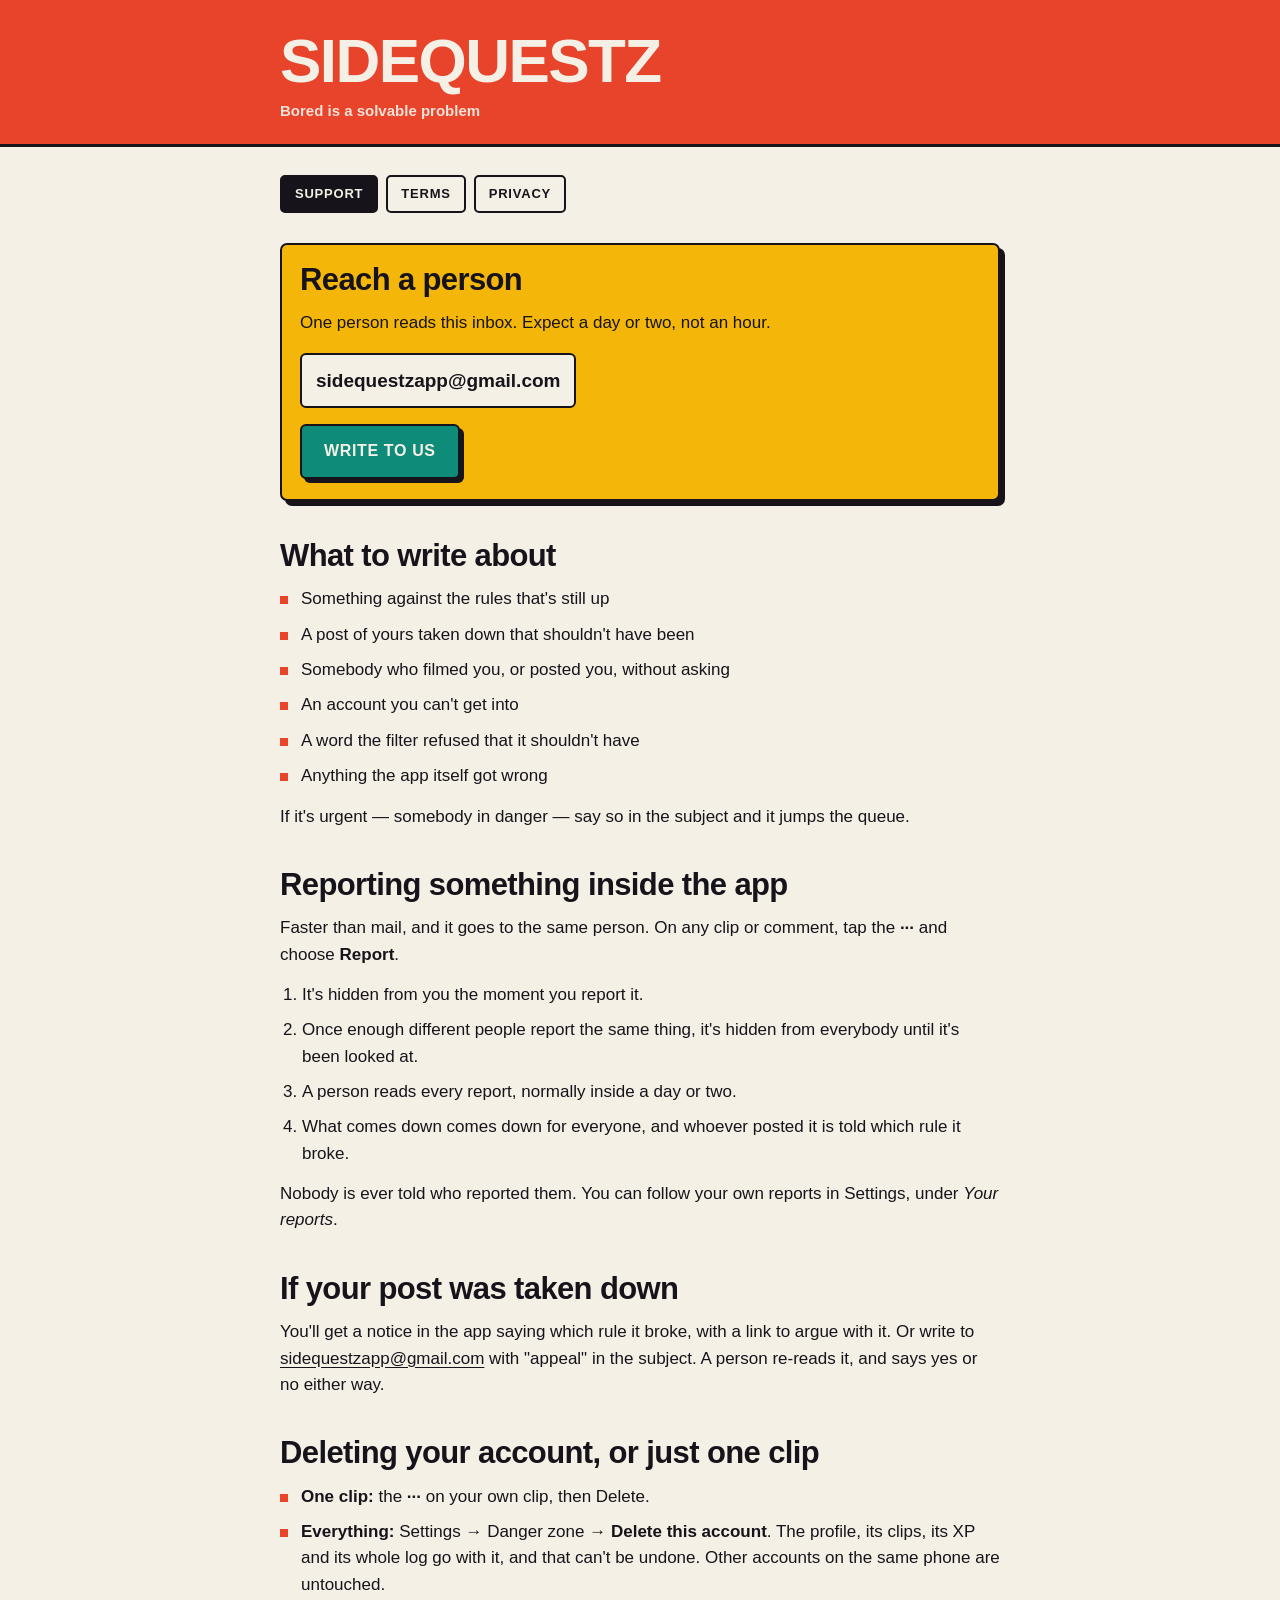
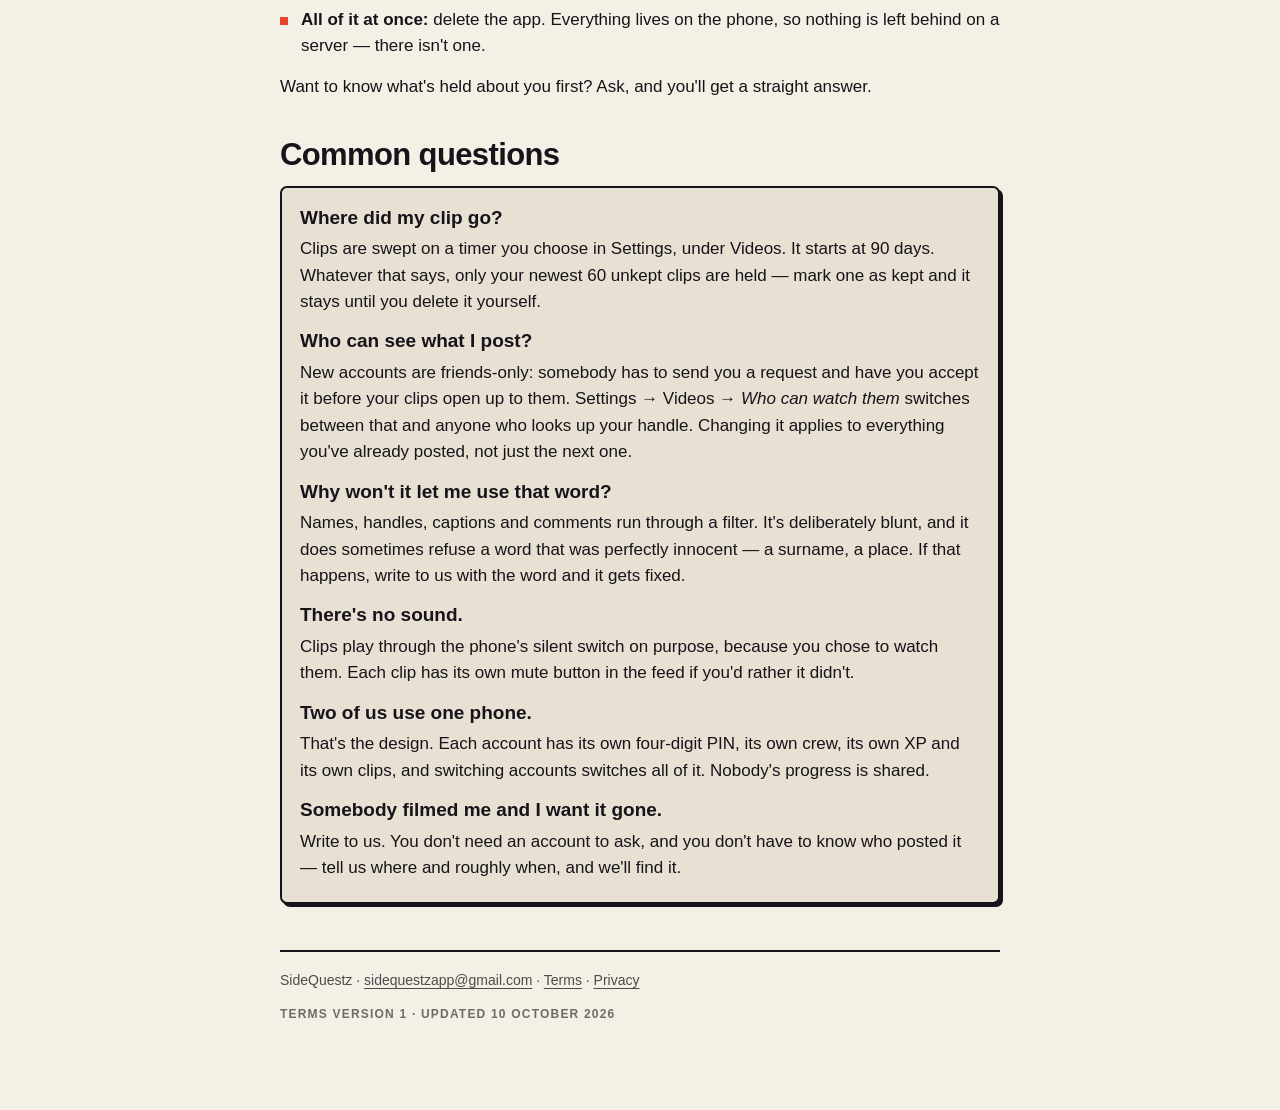
==== index.html @ 405792d9 "Add files via upload" ====
<!doctype html>
<html lang="en">
<head>
<meta charset="utf-8">
<meta name="viewport" content="width=device-width, initial-scale=1">
<title>Support — SideQuestz</title>
<meta name="description" content="Help, terms and privacy for SideQuestz, the quest app.">
<meta name="color-scheme" content="light dark">
<link rel="stylesheet" href="style.css">
</head>
<body>
  <header class="masthead">
    <div class="wrap">
      <h1 class="wordmark">SideQuestz</h1>
      <p class="strap">Bored is a solvable problem</p>
    </div>
  </header>
  <div class="wrap">
    <nav>
      <a href="index.html" aria-current="page">Support</a>
      <a href="terms.html">Terms</a>
      <a href="privacy.html">Privacy</a>
    </nav>
    <div class="panel loud">
      <h2>Reach a person</h2>
      <p>One person reads this inbox. Expect a day or two, not an hour.</p>
      <div class="address">sidequestzapp@gmail.com</div><br>
      <a class="write" href="mailto:sidequestzapp@gmail.com?subject=SideQuestz%20%E2%80%94%20help">Write to us</a>
    </div>

    <h2>What to write about</h2>
  <ul>
    <li>Something against the rules that's still up</li>
    <li>A post of yours taken down that shouldn't have been</li>
    <li>Somebody who filmed you, or posted you, without asking</li>
    <li>An account you can't get into</li>
    <li>A word the filter refused that it shouldn't have</li>
    <li>Anything the app itself got wrong</li>
  </ul>

    <p>If it's urgent — somebody in danger — say so in the subject and it jumps the queue.</p>

    <h2>Reporting something inside the app</h2>
    <p>Faster than mail, and it goes to the same person. On any clip or comment, tap the <strong>···</strong>
       and choose <strong>Report</strong>.</p>
    <ol>
      <li>It's hidden from you the moment you report it.</li>
      <li>Once enough different people report the same thing, it's hidden from everybody until it's been looked at.</li>
      <li>A person reads every report, normally inside a day or two.</li>
      <li>What comes down comes down for everyone, and whoever posted it is told which rule it broke.</li>
    </ol>
    <p>Nobody is ever told who reported them. You can follow your own reports in Settings, under
       <em>Your reports</em>.</p>

    <h2>If your post was taken down</h2>
    <p>You'll get a notice in the app saying which rule it broke, with a link to argue with it. Or write to
       <a href="mailto:sidequestzapp@gmail.com?subject=SideQuestz%20%E2%80%94%20appeal">sidequestzapp@gmail.com</a> with "appeal" in the subject.
       A person re-reads it, and says yes or no either way.</p>

    <h2>Deleting your account, or just one clip</h2>
    <ul>
      <li><strong>One clip:</strong> the <strong>···</strong> on your own clip, then Delete.</li>
      <li><strong>Everything:</strong> Settings → Danger zone → <strong>Delete this account</strong>. The profile,
          its clips, its XP and its whole log go with it, and that can't be undone. Other accounts on the same
          phone are untouched.</li>
      <li><strong>All of it at once:</strong> delete the app. Everything lives on the phone, so nothing is left
          behind on a server — there isn't one.</li>
    </ul>
    <p>Want to know what's held about you first? Ask, and you'll get a straight answer.</p>

    <h2>Common questions</h2>
    <div class="panel quiet">
      <h3>Where did my clip go?</h3>
      <p>Clips are swept on a timer you choose in Settings, under Videos. It starts at 90 days. Whatever that says, only your newest 60 unkept clips are held — mark one as kept and it stays until you delete it yourself.</p>
      <h3>Who can see what I post?</h3>
      <p>New accounts are friends-only: somebody has to send you a request and have you accept it before your clips open up to them. Settings → Videos → <em>Who can watch them</em> switches between that and anyone who looks up your handle. Changing it applies to everything you've already posted, not just the next one.</p>
      <h3>Why won't it let me use that word?</h3>
      <p>Names, handles, captions and comments run through a filter. It's deliberately blunt, and it does sometimes refuse a word that was perfectly innocent — a surname, a place. If that happens, write to us with the word and it gets fixed.</p>
      <h3>There's no sound.</h3>
      <p>Clips play through the phone's silent switch on purpose, because you chose to watch them. Each clip has its own mute button in the feed if you'd rather it didn't.</p>
      <h3>Two of us use one phone.</h3>
      <p>That's the design. Each account has its own four-digit PIN, its own crew, its own XP and its own clips, and switching accounts switches all of it. Nobody's progress is shared.</p>
      <h3>Somebody filmed me and I want it gone.</h3>
      <p>Write to us. You don't need an account to ask, and you don't have to know who posted it — tell us where and roughly when, and we'll find it.</p>
    </div>

    <footer>
      <p>SideQuestz · <a href="mailto:sidequestzapp@gmail.com">sidequestzapp@gmail.com</a> · <a href="terms.html">Terms</a> · <a href="privacy.html">Privacy</a></p>
      <p class="stamp">Terms version 1 · updated 10 October 2026</p>
    </footer>
  </div>
</body>
</html>
---- style.css ----
/* Generated by tools/site/build_site.py — the app's own audited
   palettes, so the site and the app are the same colours. */
:root {
  --paper: #f5f0e6;
  --deep: #e8e1d3;
  --edge: #dad2c2;
  --ink: #16141a;
  --red: #e7442b;
  --orange: #f18021;
  --yellow: #f4b608;
  --teal: #0e8c79;
  --blue: #285cc8;
  --violet: #6749bf;
  --pink: #d4427b;
}

@media (prefers-color-scheme: dark) {
  :root {
    --paper: #16141a;
    --deep: #211e26;
    --edge: #2f2c35;
    --ink: #f3ecdd;
    --red: #e0513a;
    --orange: #d16a1c;
    --yellow: #af7e0f;
    --teal: #178a77;
    --blue: #5070db;
    --violet: #866bdb;
    --pink: #d35089;
  }
}

*, *::before, *::after { box-sizing: border-box; }

body {
  margin: 0;
  padding: 0 16px 72px;
  background: var(--paper);
  color: var(--ink);
  font: 17px/1.55 ui-sans-serif, -apple-system, "Segoe UI", Roboto, sans-serif;
  -webkit-text-size-adjust: 100%;
}

.wrap { max-width: 720px; margin: 0 auto; }

header.masthead {
  margin: 0 -16px 28px;
  padding: 34px 16px 22px;
  background: var(--red);
  border-bottom: 3px solid var(--ink);
}
header.masthead .wrap { display: block; }
.wordmark {
  margin: 0;
  font-size: clamp(38px, 11vw, 62px);
  font-weight: 900;
  line-height: 0.88;
  letter-spacing: -0.025em;
  text-transform: uppercase;
  color: var(--paper);
}
.strap {
  margin: 10px 0 0;
  font-size: 15px;
  font-weight: 600;
  color: var(--paper);
  opacity: 0.92;
}

nav { display: flex; flex-wrap: wrap; gap: 8px; margin: 0 0 30px; }
nav a {
  padding: 7px 13px;
  font-size: 13px;
  font-weight: 800;
  letter-spacing: 0.06em;
  text-transform: uppercase;
  text-decoration: none;
  color: var(--ink);
  background: var(--paper);
  border: 2px solid var(--ink);
  border-radius: 5px;
}
nav a[aria-current="page"] { background: var(--ink); color: var(--paper); }

h2 {
  margin: 38px 0 14px;
  font-size: clamp(24px, 6vw, 31px);
  font-weight: 900;
  letter-spacing: -0.02em;
  line-height: 1.08;
}
h3 { margin: 26px 0 7px; font-size: 19px; font-weight: 800; line-height: 1.25; }
p { margin: 0 0 14px; }
a { color: inherit; text-underline-offset: 3px; }

.panel {
  padding: 18px 18px 20px;
  margin: 0 0 20px;
  background: var(--paper);
  border: 2.5px solid var(--ink);
  border-radius: 7px;
  box-shadow: 5px 5px 0 var(--ink);
}
.panel.loud { background: var(--yellow); }
.panel.quiet { background: var(--deep); box-shadow: 3px 3px 0 var(--ink); }
.panel > :last-child { margin-bottom: 0; }
.panel h2, .panel h3 { margin-top: 0; }

.address {
  display: inline-block;
  margin: 2px 0 16px;
  padding: 11px 14px;
  background: var(--paper);
  border: 2px solid var(--ink);
  border-radius: 6px;
  font-size: clamp(15px, 4.4vw, 19px);
  font-weight: 700;
  word-break: break-all;
}
.write {
  display: inline-block;
  padding: 13px 22px;
  background: var(--teal);
  color: var(--paper);
  border: 2.5px solid var(--ink);
  border-radius: 6px;
  box-shadow: 4px 4px 0 var(--ink);
  font-size: 16px;
  font-weight: 900;
  letter-spacing: 0.04em;
  text-transform: uppercase;
  text-decoration: none;
}
.write:active { transform: translate(2px, 2px); box-shadow: 2px 2px 0 var(--ink); }

ul { margin: 0 0 14px; padding: 0; list-style: none; }
ul li { position: relative; margin: 0 0 9px; padding-left: 21px; }
ul li::before {
  content: "";
  position: absolute;
  left: 0; top: 0.58em;
  width: 8px; height: 8px;
  background: var(--red);
}
ol { margin: 0 0 14px; padding-left: 22px; }
ol li { margin: 0 0 9px; }

.clause { counter-increment: clause; }
.clause h3::before {
  content: counter(clause, decimal-leading-zero) " ";
  color: var(--ink);
  opacity: 0.45;
  font-variant-numeric: tabular-nums;
}
.clauses { counter-reset: clause; }

.stamp {
  font-size: 12px;
  font-weight: 800;
  letter-spacing: 0.1em;
  text-transform: uppercase;
  opacity: 0.6;
}

footer {
  margin-top: 46px;
  padding-top: 18px;
  border-top: 2.5px solid var(--ink);
}
footer p { font-size: 14px; opacity: 0.75; }

@media (max-width: 420px) {
  .panel { padding: 15px; box-shadow: 4px 4px 0 var(--ink); }
}
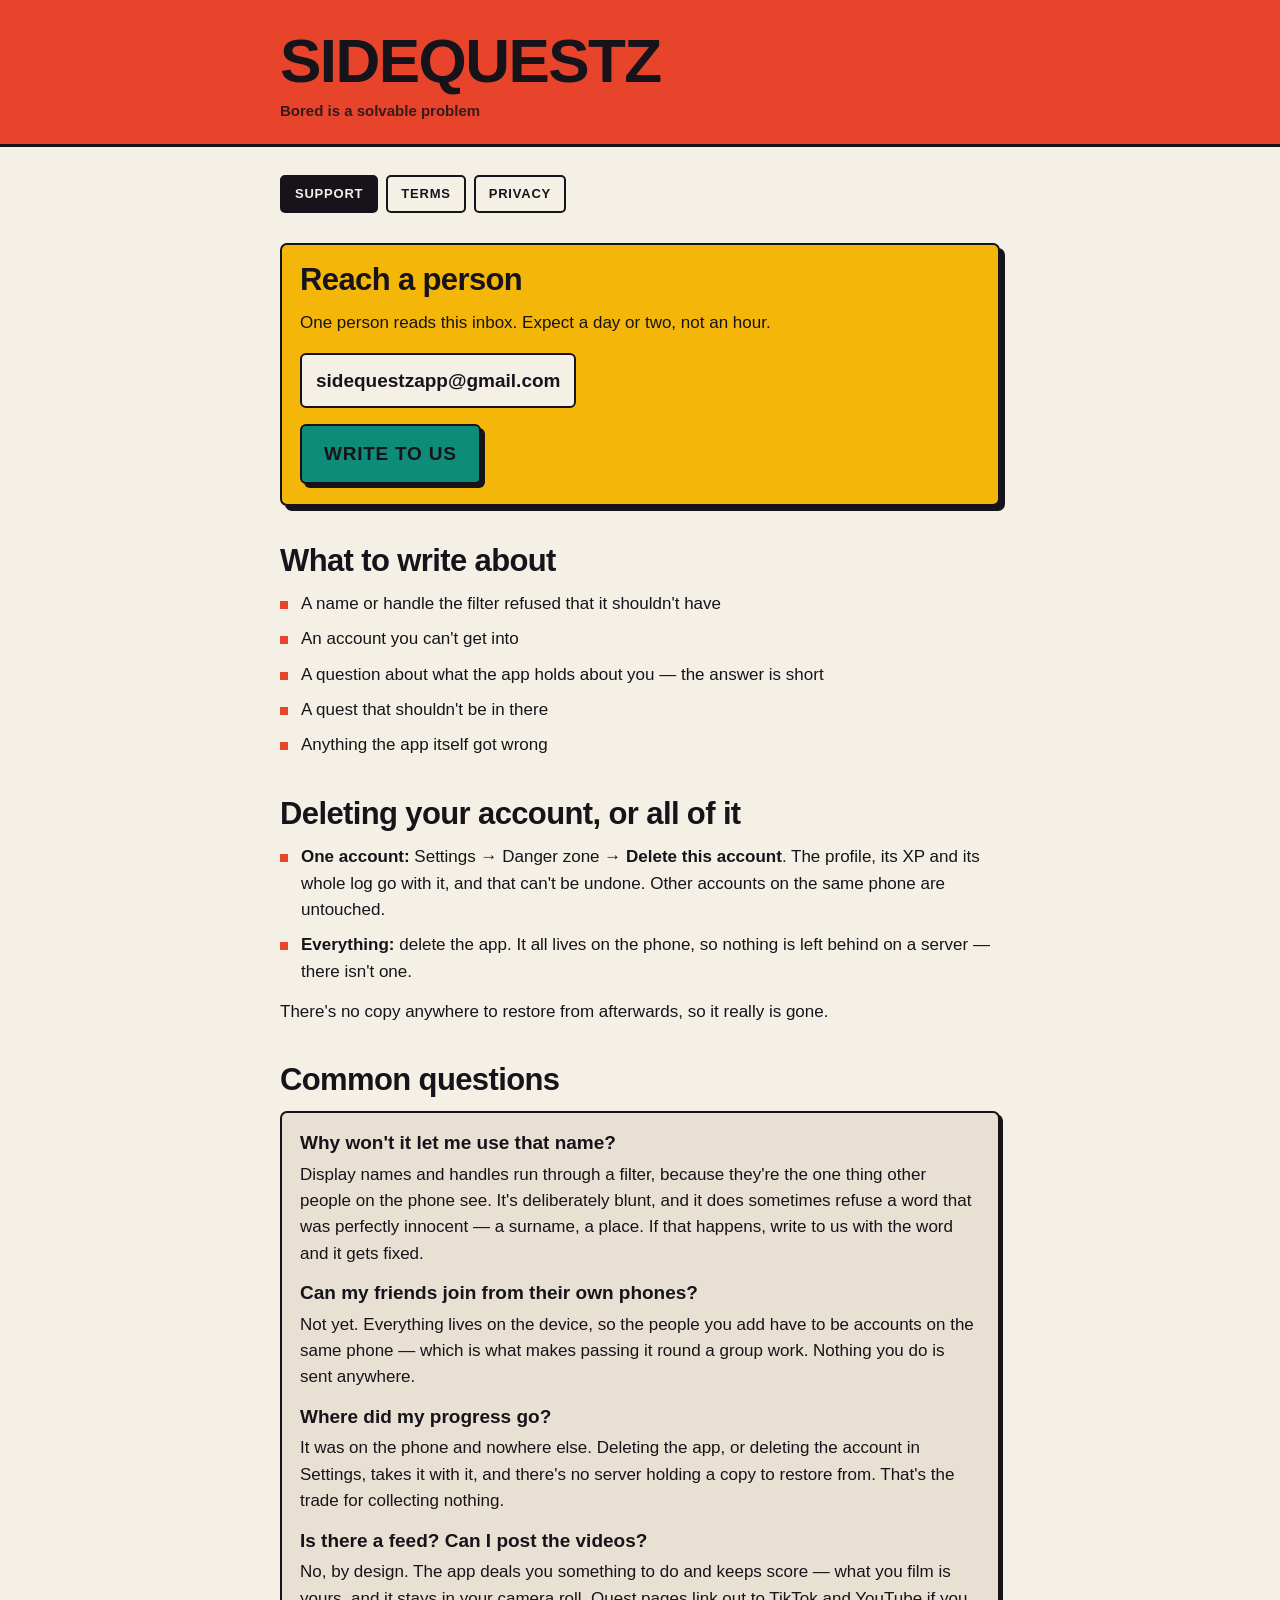
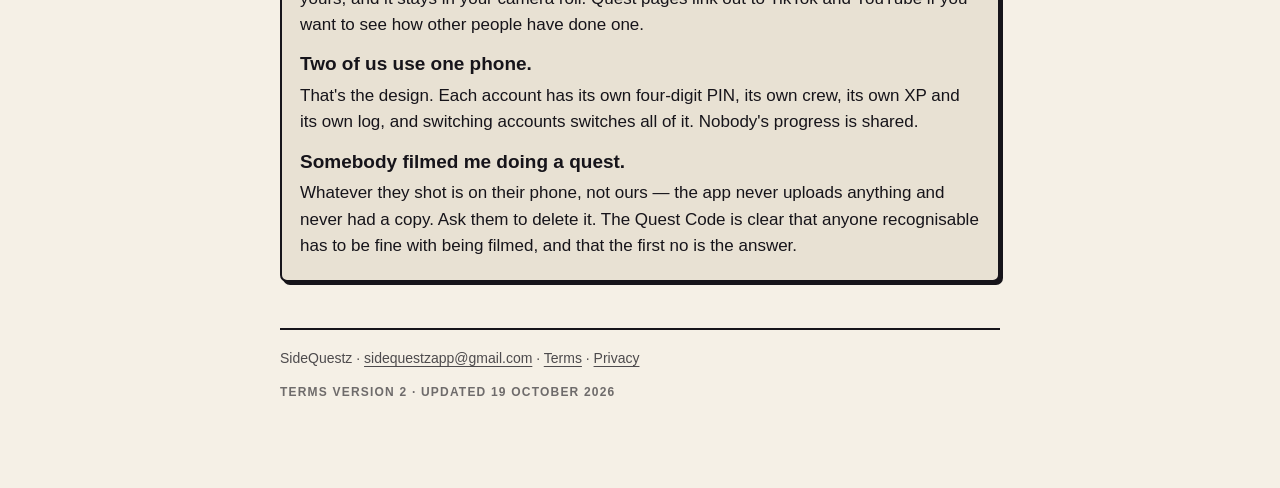
==== commit 67e59920: "Add files via upload" ====
--- a/index.html
+++ b/index.html
@@ -30,63 +30,43 @@
 
     <h2>What to write about</h2>
   <ul>
-    <li>Something against the rules that's still up</li>
-    <li>A post of yours taken down that shouldn't have been</li>
-    <li>Somebody who filmed you, or posted you, without asking</li>
+    <li>A name or handle the filter refused that it shouldn't have</li>
     <li>An account you can't get into</li>
-    <li>A word the filter refused that it shouldn't have</li>
+    <li>A question about what the app holds about you — the answer is short</li>
+    <li>A quest that shouldn't be in there</li>
     <li>Anything the app itself got wrong</li>
   </ul>
 
-    <p>If it's urgent — somebody in danger — say so in the subject and it jumps the queue.</p>
 
-    <h2>Reporting something inside the app</h2>
-    <p>Faster than mail, and it goes to the same person. On any clip or comment, tap the <strong>···</strong>
-       and choose <strong>Report</strong>.</p>
-    <ol>
-      <li>It's hidden from you the moment you report it.</li>
-      <li>Once enough different people report the same thing, it's hidden from everybody until it's been looked at.</li>
-      <li>A person reads every report, normally inside a day or two.</li>
-      <li>What comes down comes down for everyone, and whoever posted it is told which rule it broke.</li>
-    </ol>
-    <p>Nobody is ever told who reported them. You can follow your own reports in Settings, under
-       <em>Your reports</em>.</p>
-
-    <h2>If your post was taken down</h2>
-    <p>You'll get a notice in the app saying which rule it broke, with a link to argue with it. Or write to
-       <a href="mailto:sidequestzapp@gmail.com?subject=SideQuestz%20%E2%80%94%20appeal">sidequestzapp@gmail.com</a> with "appeal" in the subject.
-       A person re-reads it, and says yes or no either way.</p>
-
-    <h2>Deleting your account, or just one clip</h2>
+    <h2>Deleting your account, or all of it</h2>
     <ul>
-      <li><strong>One clip:</strong> the <strong>···</strong> on your own clip, then Delete.</li>
-      <li><strong>Everything:</strong> Settings → Danger zone → <strong>Delete this account</strong>. The profile,
-          its clips, its XP and its whole log go with it, and that can't be undone. Other accounts on the same
-          phone are untouched.</li>
-      <li><strong>All of it at once:</strong> delete the app. Everything lives on the phone, so nothing is left
-          behind on a server — there isn't one.</li>
+      <li><strong>One account:</strong> Settings &rarr; Danger zone &rarr; <strong>Delete this account</strong>.
+          The profile, its XP and its whole log go with it, and that can't be undone. Other accounts on the
+          same phone are untouched.</li>
+      <li><strong>Everything:</strong> delete the app. It all lives on the phone, so nothing is left behind
+          on a server — there isn't one.</li>
     </ul>
-    <p>Want to know what's held about you first? Ask, and you'll get a straight answer.</p>
+    <p>There's no copy anywhere to restore from afterwards, so it really is gone.</p>
 
     <h2>Common questions</h2>
     <div class="panel quiet">
-      <h3>Where did my clip go?</h3>
-      <p>Clips are swept on a timer you choose in Settings, under Videos. It starts at 90 days. Whatever that says, only your newest 60 unkept clips are held — mark one as kept and it stays until you delete it yourself.</p>
-      <h3>Who can see what I post?</h3>
-      <p>New accounts are friends-only: somebody has to send you a request and have you accept it before your clips open up to them. Settings → Videos → <em>Who can watch them</em> switches between that and anyone who looks up your handle. Changing it applies to everything you've already posted, not just the next one.</p>
-      <h3>Why won't it let me use that word?</h3>
-      <p>Names, handles, captions and comments run through a filter. It's deliberately blunt, and it does sometimes refuse a word that was perfectly innocent — a surname, a place. If that happens, write to us with the word and it gets fixed.</p>
-      <h3>There's no sound.</h3>
-      <p>Clips play through the phone's silent switch on purpose, because you chose to watch them. Each clip has its own mute button in the feed if you'd rather it didn't.</p>
+      <h3>Why won't it let me use that name?</h3>
+      <p>Display names and handles run through a filter, because they're the one thing other people on the phone see. It's deliberately blunt, and it does sometimes refuse a word that was perfectly innocent — a surname, a place. If that happens, write to us with the word and it gets fixed.</p>
+      <h3>Can my friends join from their own phones?</h3>
+      <p>Not yet. Everything lives on the device, so the people you add have to be accounts on the same phone — which is what makes passing it round a group work. Nothing you do is sent anywhere.</p>
+      <h3>Where did my progress go?</h3>
+      <p>It was on the phone and nowhere else. Deleting the app, or deleting the account in Settings, takes it with it, and there's no server holding a copy to restore from. That's the trade for collecting nothing.</p>
+      <h3>Is there a feed? Can I post the videos?</h3>
+      <p>No, by design. The app deals you something to do and keeps score — what you film is yours, and it stays in your camera roll. Quest pages link out to TikTok and YouTube if you want to see how other people have done one.</p>
       <h3>Two of us use one phone.</h3>
-      <p>That's the design. Each account has its own four-digit PIN, its own crew, its own XP and its own clips, and switching accounts switches all of it. Nobody's progress is shared.</p>
-      <h3>Somebody filmed me and I want it gone.</h3>
-      <p>Write to us. You don't need an account to ask, and you don't have to know who posted it — tell us where and roughly when, and we'll find it.</p>
+      <p>That's the design. Each account has its own four-digit PIN, its own crew, its own XP and its own log, and switching accounts switches all of it. Nobody's progress is shared.</p>
+      <h3>Somebody filmed me doing a quest.</h3>
+      <p>Whatever they shot is on their phone, not ours — the app never uploads anything and never had a copy. Ask them to delete it. The Quest Code is clear that anyone recognisable has to be fine with being filmed, and that the first no is the answer.</p>
     </div>
 
     <footer>
       <p>SideQuestz · <a href="mailto:sidequestzapp@gmail.com">sidequestzapp@gmail.com</a> · <a href="terms.html">Terms</a> · <a href="privacy.html">Privacy</a></p>
-      <p class="stamp">Terms version 1 · updated 10 October 2026</p>
+      <p class="stamp">Terms version 2 · updated 19 October 2026</p>
     </footer>
   </div>
 </body>
--- a/style.css
+++ b/style.css
@@ -12,6 +12,7 @@
   --blue: #285cc8;
   --violet: #6749bf;
   --pink: #d4427b;
+  --on-spot: #16141a;
 }
 
 @media (prefers-color-scheme: dark) {
@@ -27,6 +28,7 @@
     --blue: #5070db;
     --violet: #866bdb;
     --pink: #d35089;
+    --on-spot: #16141a;
   }
 }
 
@@ -57,14 +59,14 @@
   line-height: 0.88;
   letter-spacing: -0.025em;
   text-transform: uppercase;
-  color: var(--paper);
+  color: var(--on-spot);
 }
 .strap {
   margin: 10px 0 0;
   font-size: 15px;
   font-weight: 600;
-  color: var(--paper);
-  opacity: 0.92;
+  color: var(--on-spot);
+  opacity: 0.85;
 }
 
 nav { display: flex; flex-wrap: wrap; gap: 8px; margin: 0 0 30px; }
@@ -101,7 +103,7 @@
   border-radius: 7px;
   box-shadow: 5px 5px 0 var(--ink);
 }
-.panel.loud { background: var(--yellow); }
+.panel.loud { background: var(--yellow); color: var(--on-spot); }
 .panel.quiet { background: var(--deep); box-shadow: 3px 3px 0 var(--ink); }
 .panel > :last-child { margin-bottom: 0; }
 .panel h2, .panel h3 { margin-top: 0; }
@@ -111,6 +113,7 @@
   margin: 2px 0 16px;
   padding: 11px 14px;
   background: var(--paper);
+  color: var(--ink);
   border: 2px solid var(--ink);
   border-radius: 6px;
   font-size: clamp(15px, 4.4vw, 19px);
@@ -121,11 +124,11 @@
   display: inline-block;
   padding: 13px 22px;
   background: var(--teal);
-  color: var(--paper);
+  color: var(--on-spot);
   border: 2.5px solid var(--ink);
   border-radius: 6px;
   box-shadow: 4px 4px 0 var(--ink);
-  font-size: 16px;
+  font-size: 19px;
   font-weight: 900;
   letter-spacing: 0.04em;
   text-transform: uppercase;
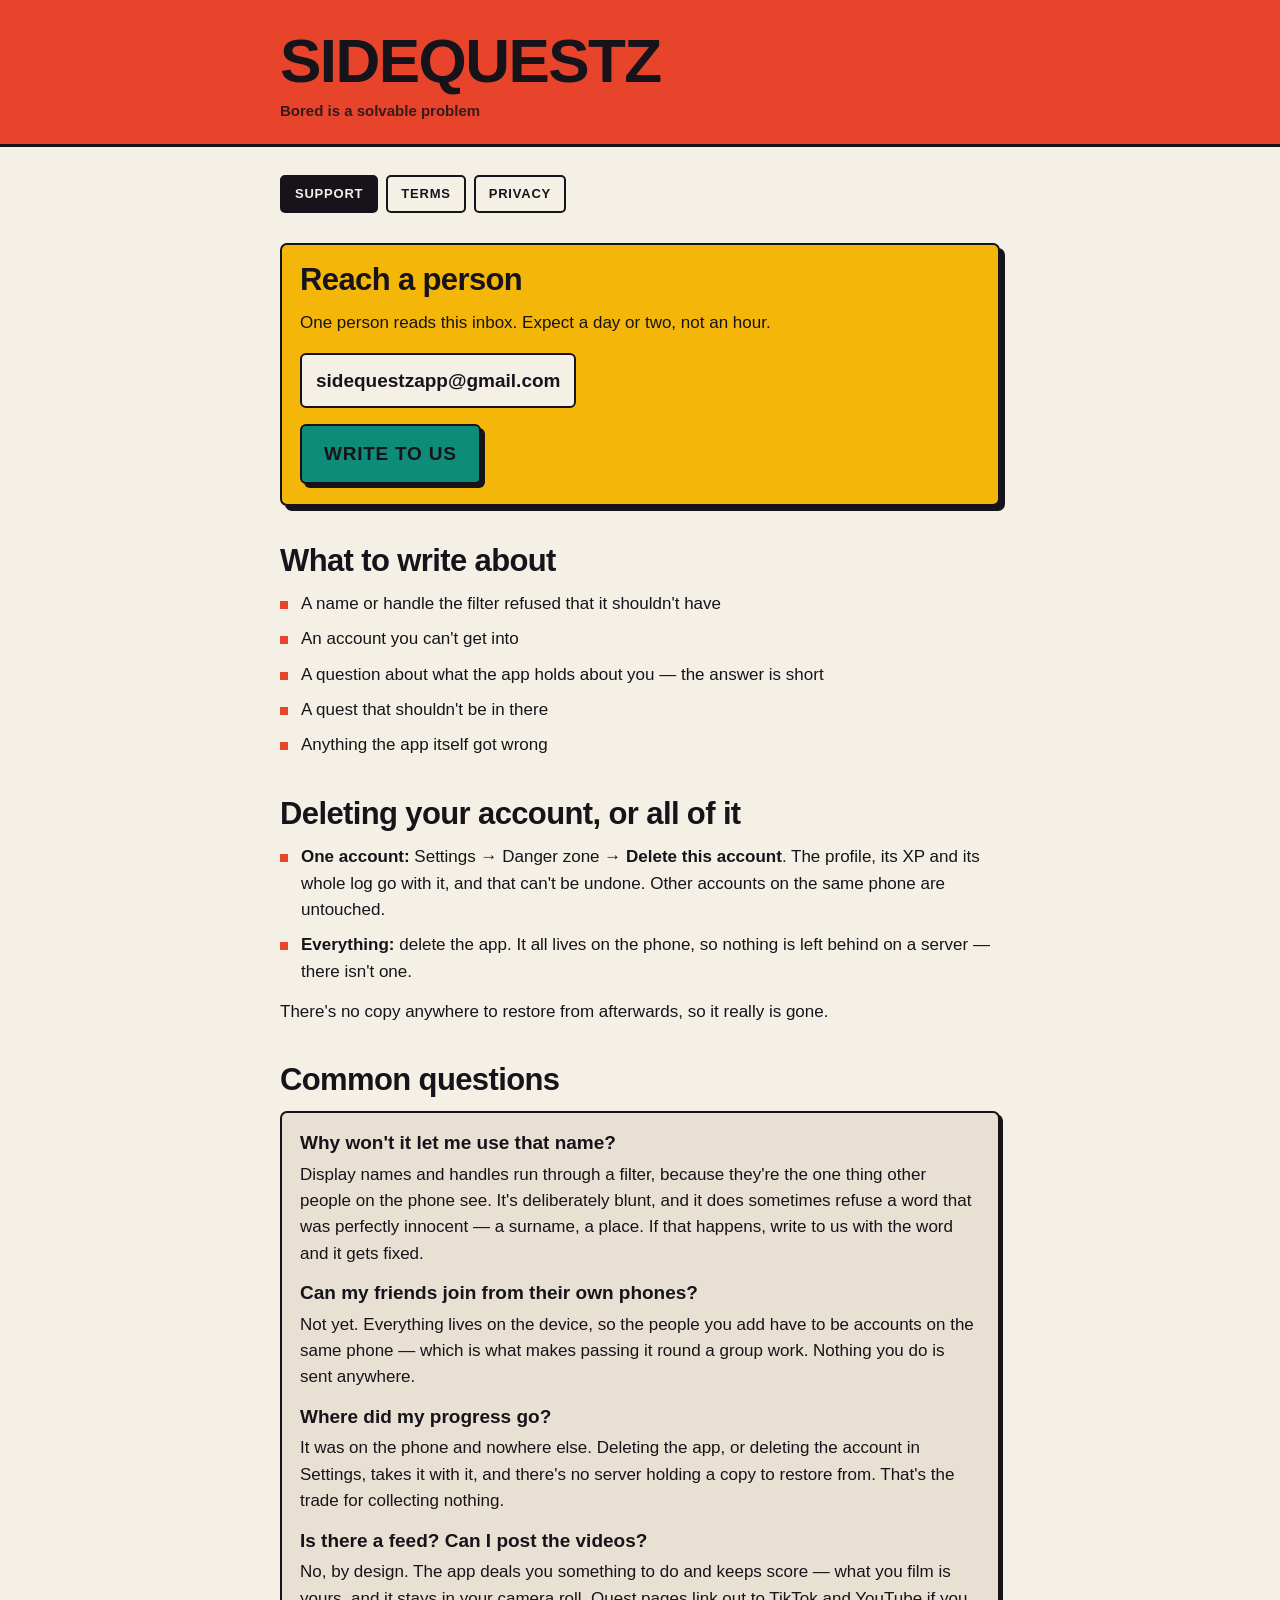
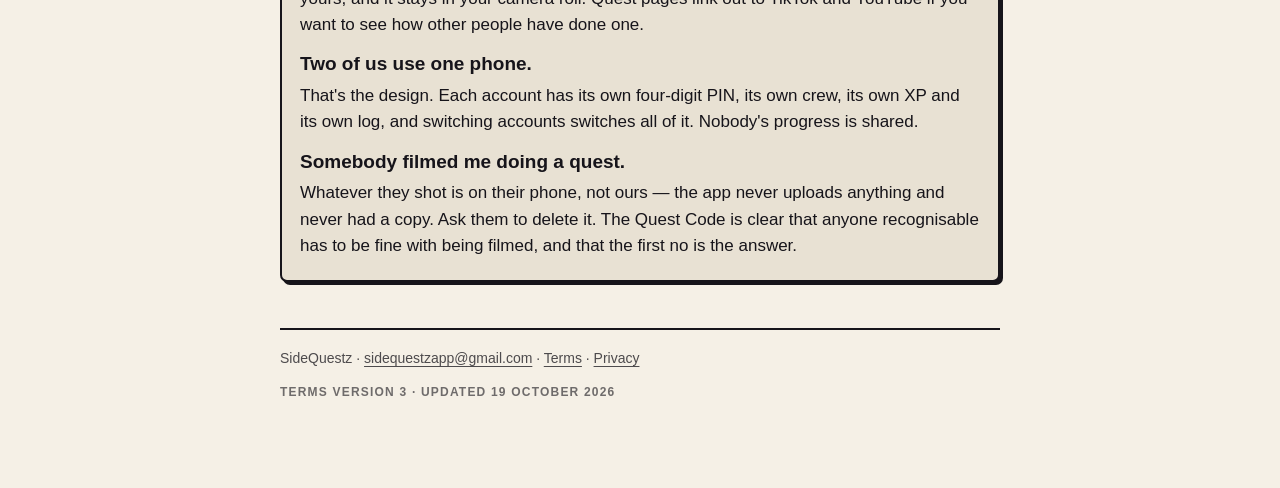
==== commit 590300fd: "Add files via upload" ====
--- a/index.html
+++ b/index.html
@@ -66,7 +66,7 @@
 
     <footer>
       <p>SideQuestz · <a href="mailto:sidequestzapp@gmail.com">sidequestzapp@gmail.com</a> · <a href="terms.html">Terms</a> · <a href="privacy.html">Privacy</a></p>
-      <p class="stamp">Terms version 2 · updated 19 October 2026</p>
+      <p class="stamp">Terms version 3 · updated 19 October 2026</p>
     </footer>
   </div>
 </body>
